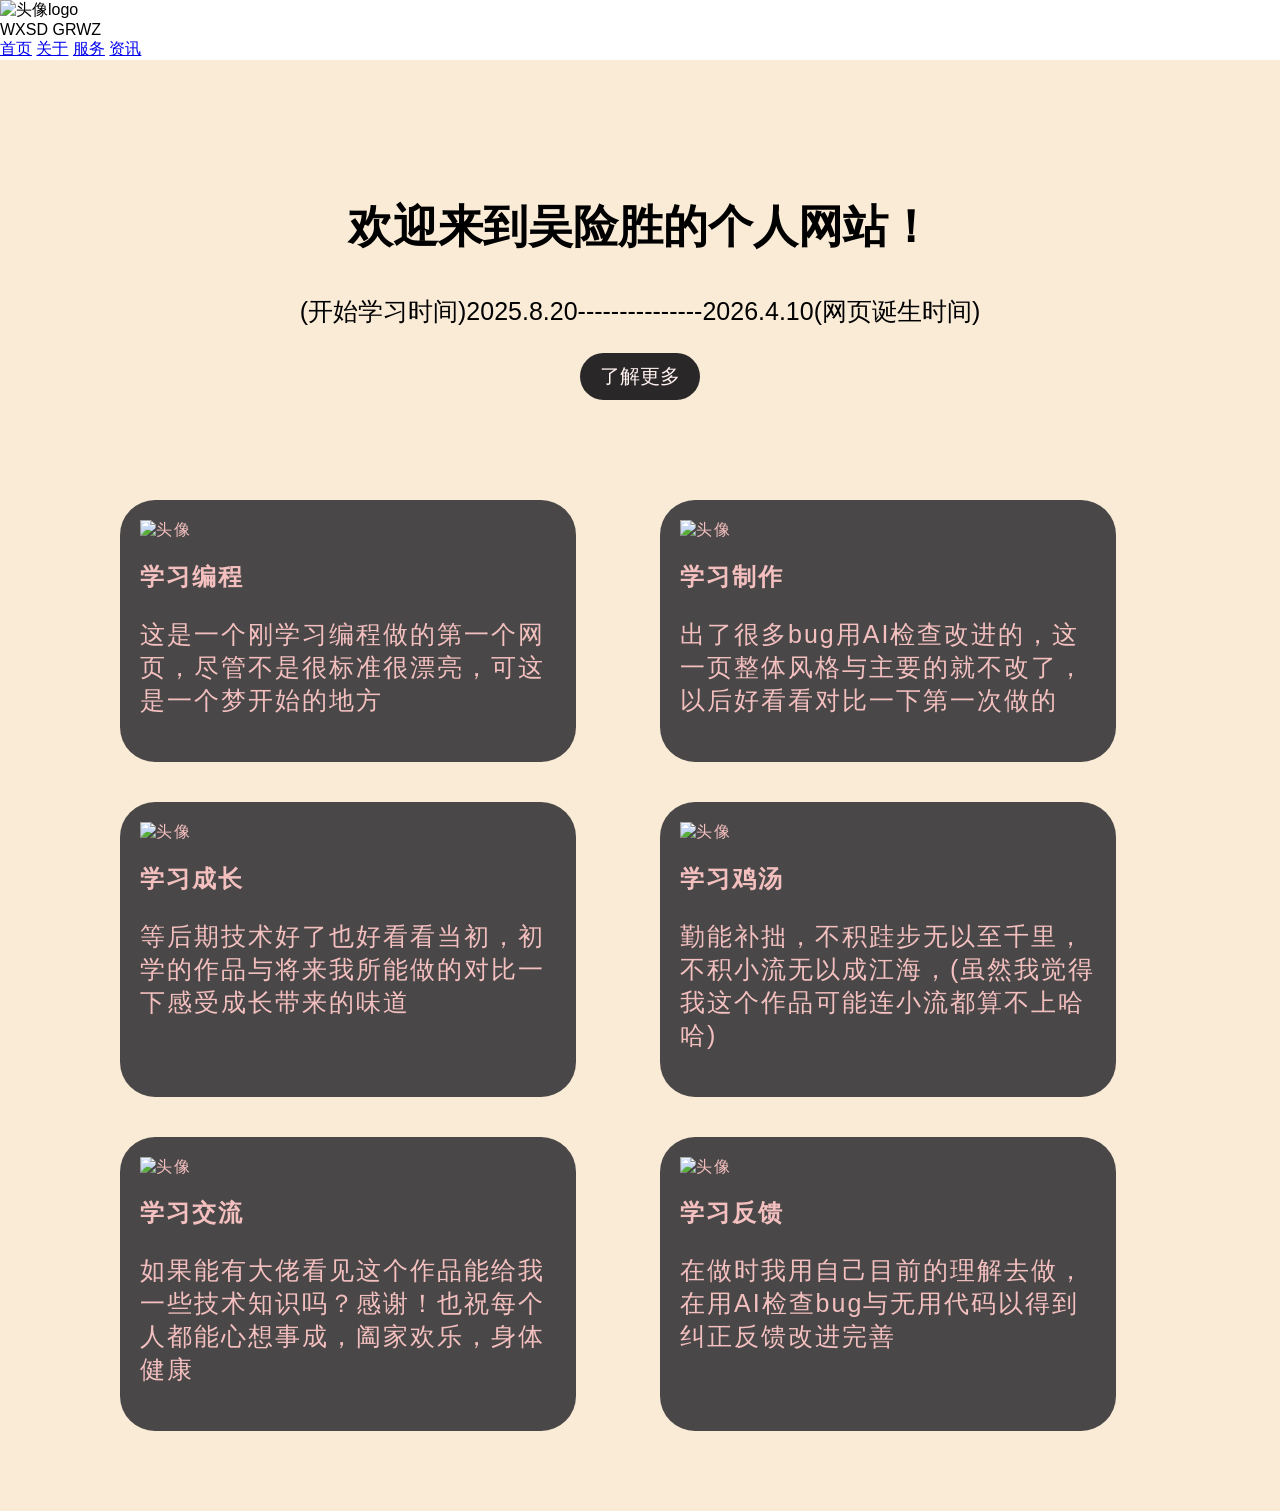
==== index.html @ 6a3d68d0 "Add files via upload" ====
<!doctype html>
<html lang="zh-CN">
  <head>
    <meta charset="UTF-8" />
    <meta name="viewport" content="width=device-width, initial-scale=1.0" />
    <title>吴险胜的个人网站</title>
    <link rel="icon" type="image/x-icon" href="/tpmt/jtt/wytbtx.png" />
    <link rel="stylesheet" href="/grwz/css/dhl.css" />
    <style>
      body {
        margin: 0;
        padding: 0;
        font-family: Arial, sans-serif;
        margin-left: auto; /*将导航链接推到右侧*/ /* 替代固定720px，适配不同屏幕 */
        margin-right: auto; /*将导航链接推到左侧*/ /* 替代固定720px，适配不同屏幕 */
      }
      main {
        padding: 50px 100px; /*内边距*/ /* 调整内边距，避免溢出 */
        background-color: antiquewhite; /*背景颜色*/
      }
      main p {
        font-size: 25px;
      }
      .sybt {
        text-align: center;
        padding: 50px 20px;

        font-size: 30px;
      }
      .sybt-js {
        /*大改！学了flex一维布局去做网格布局（二维）还做出来了其他装饰这个页就不做了*/
        /* 修复重复类名问题，改为sybt-js */
        /* 核心：网格布局 - 两列，列宽等分，间距20px */
        display: grid;
        grid-template-columns: repeat(2, 1fr); /* 两列，每列宽度相等 */
        gap: 20px; /* 替代固定height，自适应间距 */ /* 行列之间的间距（替代原有的margin/gap） */
        margin: 40px 0 20px;
        padding: 0 10px; /* 左右留白，避免贴边 */
      }
      .jsk {
        background-color: #494747;
        color: #f4bfbf; /*字体颜色*/
        margin: 10px; /*外边距*/
        padding: 20px; /*内边距*/
        border-radius: 35px; /*边框圆角*/
        letter-spacing: 2px; /*字母间距*/
        width: 80%; /*宽度*/ /* 增加宽度，优化显示 */
      }
      .anlu {
        background-color: #292727;
        border-radius: 35px;
        padding: 10px 20px;
        font-size: 20px;
        color: #fff0f0;
        border: none;
        cursor: pointer;
      }
    </style>
  </head>
  <body>
    <!-- 导航栏 -->
    <nav>
      <div class="logo">
        <img
          class="logo-tp"
          src="/tpmt/jtt/wytbtx.png"
          alt="头像logo"
          height="60px"
          width="60px"
        />
        <!--修复重复类名问题-->
        <div class="logo-text">WXSD GRWZ</div>
      </div>

      <div class="dh">
        <a href="index.html">首页</a>
        <a href="/grwz/html/gy.html">关于</a>
        <a href="/grwz/html/fwyan.html">服务</a>
        <a href="/grwz/html/zx.html">资讯</a>
      </div>
    </nav>
    <!-- 主体内容 -->
    <main>
      <!-- 首页内容 -->
      <section class="sybt" id="sy">
        <h1>欢迎来到吴险胜的个人网站！</h1>
        <p>(开始学习时间)2025.8.20---------------2026.4.10(网页诞生时间)</p>
        <a href="/grwz/html/gy.html"> <button class="anlu">了解更多</button></a>
      </section>
      <section class="sybt-js">
        <div class="jsk">
          <div>
            <img
              class="logo-tp"
              src="/tpmt/jtt//jstp1.png"
              alt="头像"
              width="80"
              height="80"
            />
          </div>
          <h1>学习编程</h1>
          <p>
            这是一个刚学习编程做的第一个网页，尽管不是很标准很漂亮，可这是一个梦开始的地方
          </p>
        </div>
        <div class="jsk">
          <div>
            <img
              class="logo-tp"
              src="/tpmt/jtt/jstp2.png"
              alt="头像"
              width="80"
              height="80"
            />
          </div>
          <h1>学习制作</h1>
          <p>
            出了很多bug用AI检查改进的，这一页整体风格与主要的就不改了，以后好看看对比一下第一次做的
          </p>
        </div>
        <div class="jsk">
          <div>
            <img
              class="logo-tp"
              src="/tpmt/jtt/jstp3.png"
              alt="头像"
              width="80"
              height="80"
            />
          </div>
          <h1>学习成长</h1>
          <p>
            等后期技术好了也好看看当初，初学的作品与将来我所能做的对比一下感受成长带来的味道
          </p>
        </div>
        <div class="jsk">
          <div>
            <img
              class="logo-tp"
              src="/tpmt/jtt/jstp4.png"
              alt="头像"
              width="80"
              height="80"
            />
          </div>
          <h1>学习鸡汤</h1>
          <p>
            勤能补拙，不积跬步无以至千里，不积小流无以成江海，(虽然我觉得我这个作品可能连小流都算不上哈哈)
          </p>
        </div>
        <div class="jsk">
          <div>
            <img
              class="logo-tp"
              src="/tpmt/jtt/jstp5.png"
              alt="头像"
              width="80"
              height="80"
            />
          </div>
          <h1>学习交流</h1>
          <p>
            如果能有大佬看见这个作品能给我一些技术知识吗？感谢！也祝每个人都能心想事成，阖家欢乐，身体健康
          </p>
        </div>
        <div class="jsk">
          <div>
            <img
              class="logo-tp"
              src="/tpmt/jtt/jstp6.png"
              alt="头像"
              width="80"
              height="80"
            />
          </div>
          <h1>学习反馈</h1>
          <p>
            在做时我用自己目前的理解去做，在用AI检查bug与无用代码以得到纠正反馈改进完善
          </p>
        </div>
      </section>
    </main>
  </body>
</html>
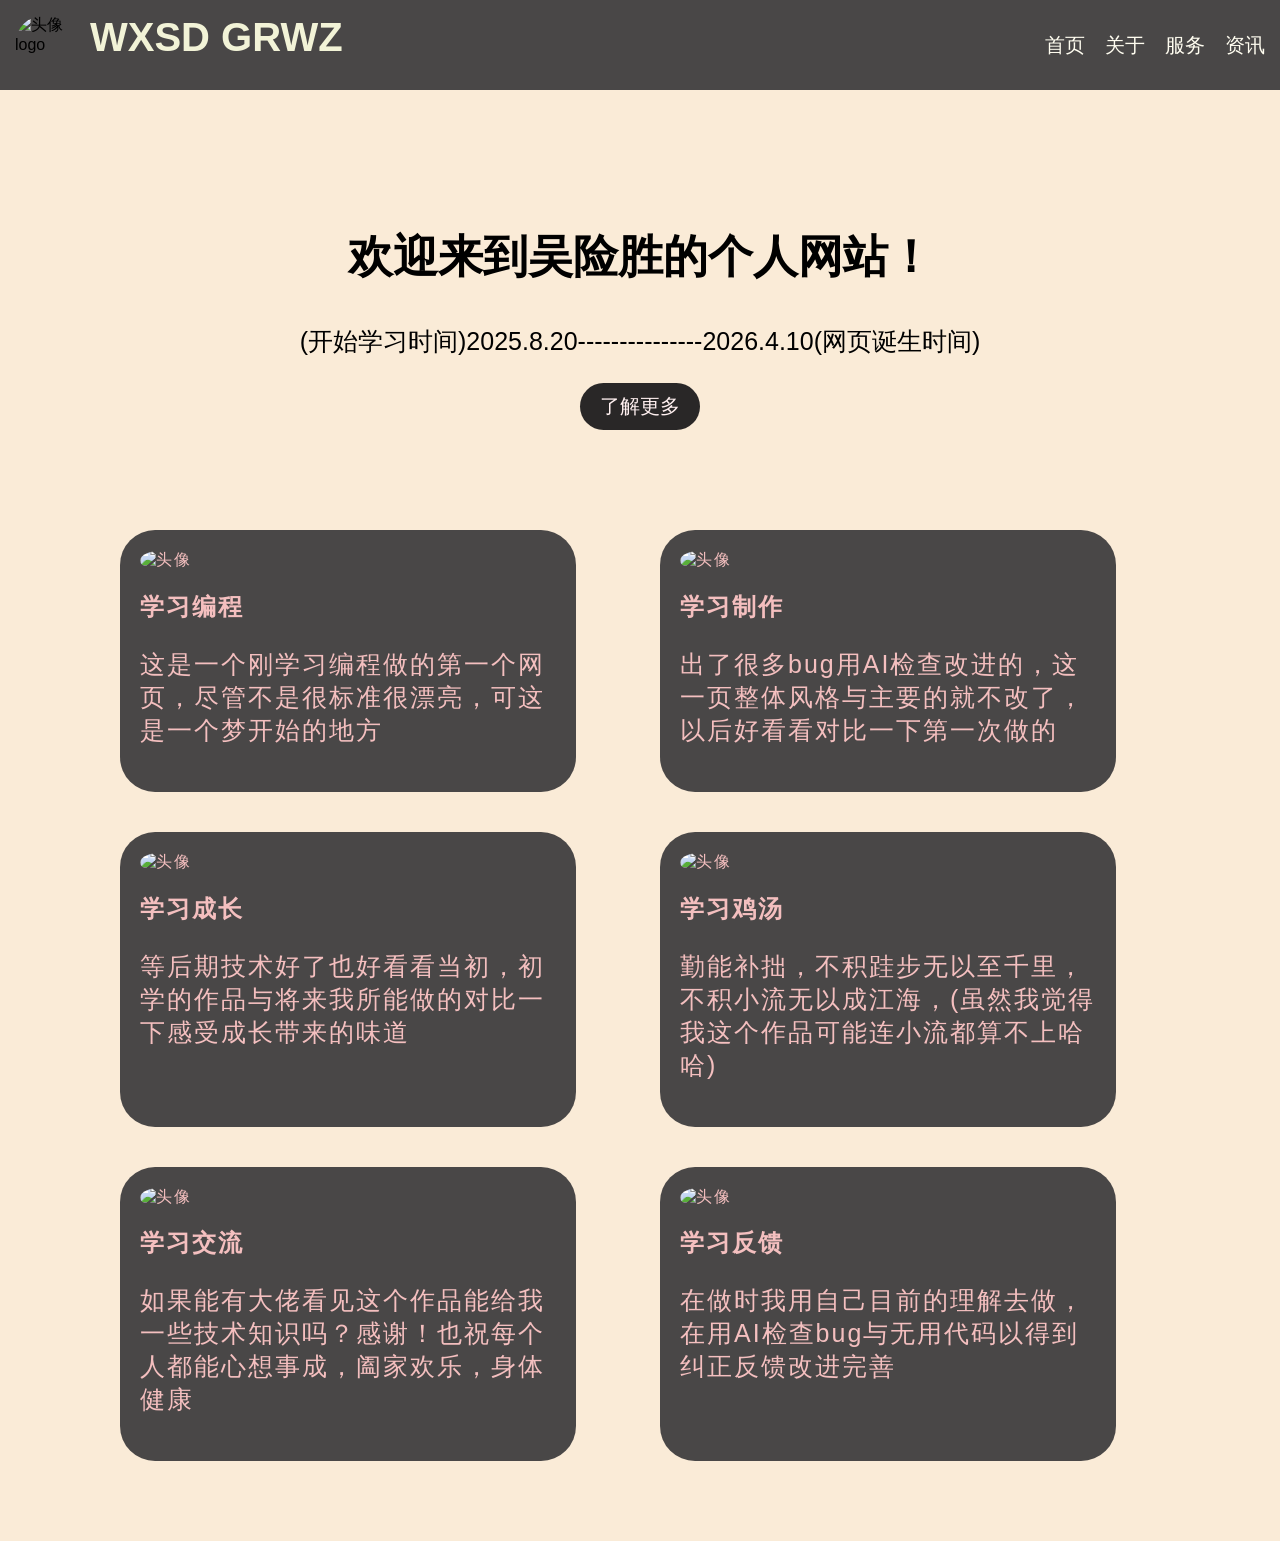
==== commit a8fd79e0: "Update index.html" ====
--- a/index.html
+++ b/index.html
@@ -5,7 +5,7 @@
     <meta name="viewport" content="width=device-width, initial-scale=1.0" />
     <title>吴险胜的个人网站</title>
     <link rel="icon" type="image/x-icon" href="/tpmt/jtt/wytbtx.png" />
-    <link rel="stylesheet" href="/grwz/css/dhl.css" />
+    <link rel="stylesheet" href="grwz/css/dhl.css" />
     <style>
       body {
         margin: 0;
--- a/grwz/css/dhl.css
+++ b/grwz/css/dhl.css
@@ -0,0 +1,45 @@
+body {
+  background-color: rgb(72, 72, 65);
+  margin: 0; /* 重置默认边距，替代nav的负margin */
+}
+nav {
+  /* 找到你现有的导航CSS样式，直接添加这3行即可 */
+  /* 原有样式全部保留，不要删！不要改！ */
+  /* 只新增下面4行，布局100%不变 */
+  position: -webkit-sticky; /*兼容Safari浏览器的sticky*/
+  position: sticky;
+  top: 0;
+  z-index: 999;
+  display: flex; /*使用flex布局*/
+  align-items: center; /*垂直居中对齐*/
+  padding: 20px 15px; /*内边距*/
+  background-color: #494747; /*背景颜色*/
+  height: 50px; /*导航栏高度*/
+}
+.logo {
+  display: flex; /*使用flex布局*/
+}
+.logo-tp {
+  margin-right: 15px; /*头像与文字之间的间距*/
+  border-radius: 50%;
+}
+.logo-text {
+  /* 修复重复类名问题 */
+  font-size: 40px;
+  font-weight: bold;
+  color: #f2f3d7;
+}
+
+.dh {
+  display: flex;
+  align-items: center;
+  margin-left: auto; /*将导航链接推到右侧*/ /* 替代固定720px，适配不同屏幕 */
+}
+.dh a {
+  display: flex;
+  flex-direction: column;
+  color: #fffdf0;
+  text-decoration: none;
+  font-size: 20px;
+  margin-left: 20px;
+}
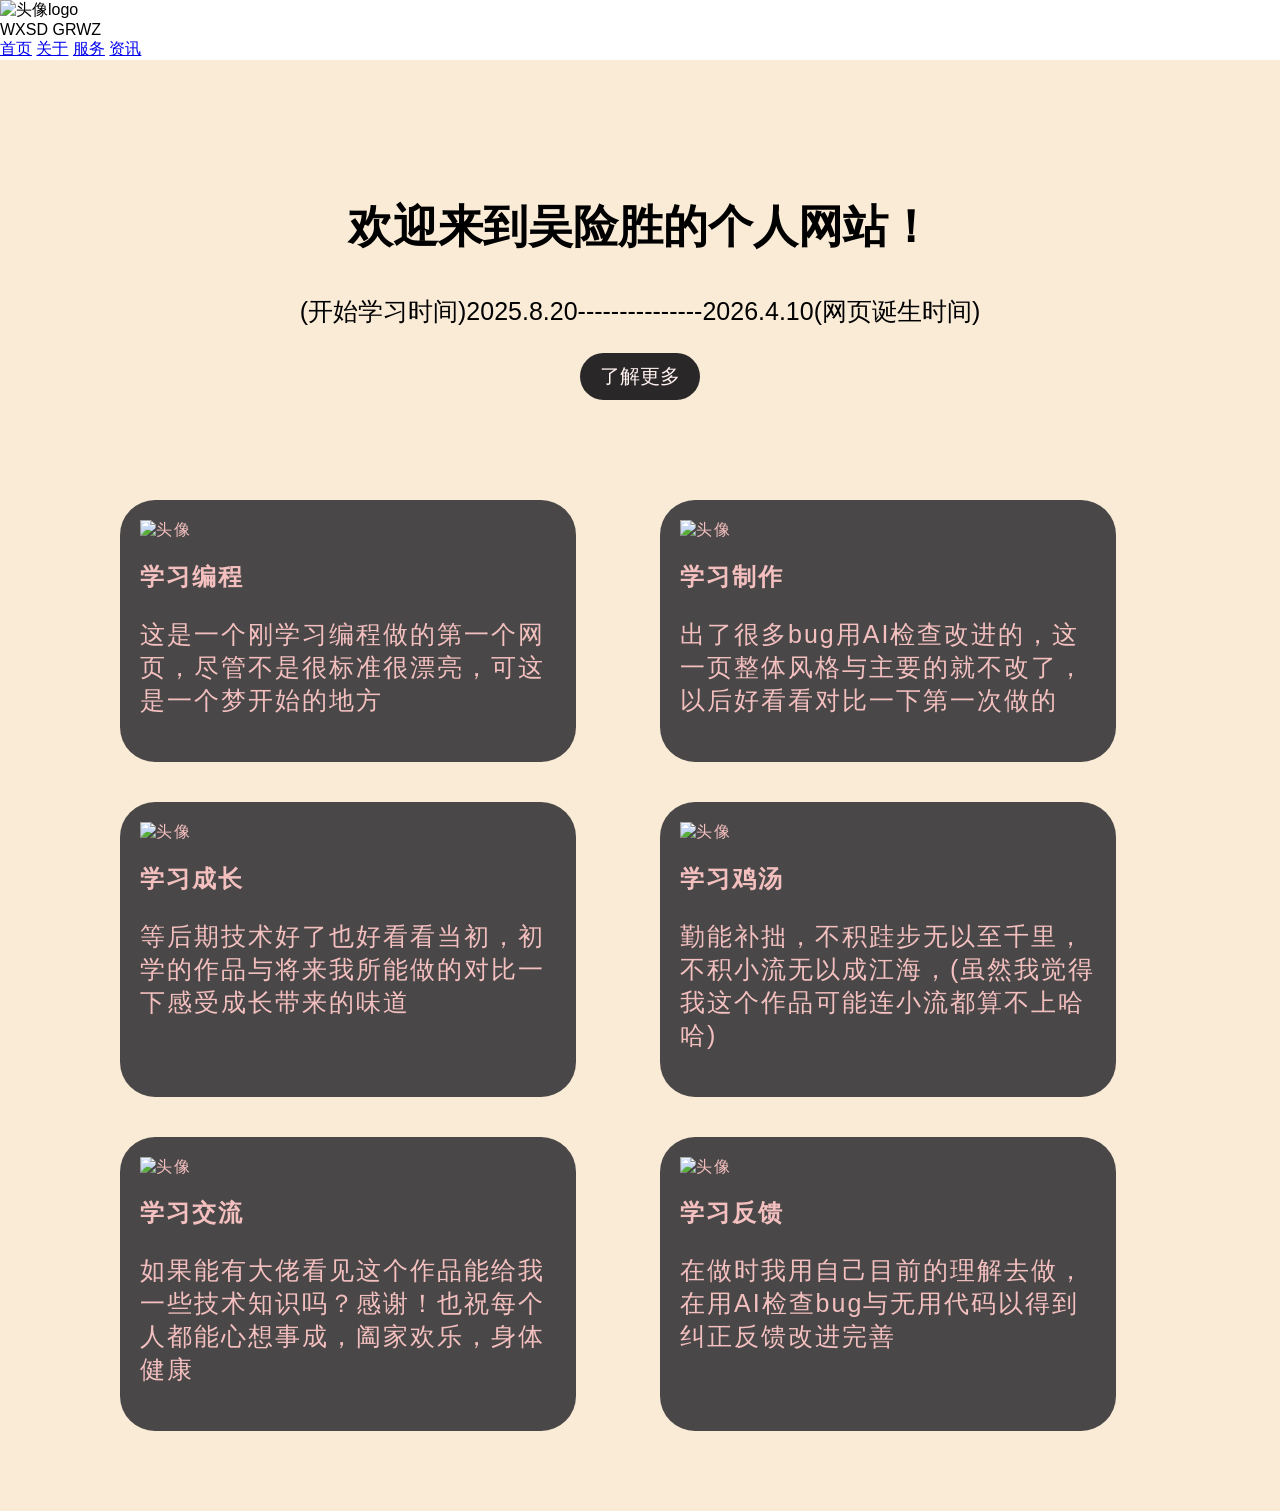
==== commit 1740f980: "Add files via upload" ====
--- a/index.html
+++ b/index.html
@@ -4,8 +4,23 @@
     <meta charset="UTF-8" />
     <meta name="viewport" content="width=device-width, initial-scale=1.0" />
     <title>吴险胜的个人网站</title>
-    <link rel="icon" type="image/x-icon" href="/tpmt/jtt/wytbtx.png" />
-    <link rel="stylesheet" href="grwz/css/dhl.css" />
+    <link rel="icon" type="image/x-icon" href="wytbtx.png" />
+    <link rel="stylesheet" href="dhl.css" />
+    <script>
+      // 判断是否为移动端设备
+      function isMobile() {
+        return /Android|webOS|iPhone|iPad|iPod|BlackBerry|IEMobile|Opera Mini/i.test(
+          navigator.userAgent,
+        );
+      }
+
+      // 如果是移动端，跳转到你的手机页
+      if (isMobile()) {
+        // 这里改成你的移动端网址
+        window.location.href = "ydd.html";
+        // 或相对路径：window.location.href = "/mobile/index.html";
+      }
+    </script>
     <style>
       body {
         margin: 0;
@@ -63,7 +78,7 @@
       <div class="logo">
         <img
           class="logo-tp"
-          src="/tpmt/jtt/wytbtx.png"
+          src="wytbtx.png"
           alt="头像logo"
           height="60px"
           width="60px"
@@ -74,9 +89,9 @@
 
       <div class="dh">
         <a href="index.html">首页</a>
-        <a href="/grwz/html/gy.html">关于</a>
-        <a href="/grwz/html/fwyan.html">服务</a>
-        <a href="/grwz/html/zx.html">资讯</a>
+        <a href="gy.html">关于</a>
+        <a href="fwyan.html">服务</a>
+        <a href="zx.html">资讯</a>
       </div>
     </nav>
     <!-- 主体内容 -->
@@ -85,14 +100,14 @@
       <section class="sybt" id="sy">
         <h1>欢迎来到吴险胜的个人网站！</h1>
         <p>(开始学习时间)2025.8.20---------------2026.4.10(网页诞生时间)</p>
-        <a href="/grwz/html/gy.html"> <button class="anlu">了解更多</button></a>
+        <a href="gy.html"> <button class="anlu">了解更多</button></a>
       </section>
       <section class="sybt-js">
         <div class="jsk">
           <div>
             <img
               class="logo-tp"
-              src="/tpmt/jtt//jstp1.png"
+              src="jstp1.png"
               alt="头像"
               width="80"
               height="80"
@@ -107,7 +122,7 @@
           <div>
             <img
               class="logo-tp"
-              src="/tpmt/jtt/jstp2.png"
+              src="jstp2.png"
               alt="头像"
               width="80"
               height="80"
@@ -122,7 +137,7 @@
           <div>
             <img
               class="logo-tp"
-              src="/tpmt/jtt/jstp3.png"
+              src="jstp3.png"
               alt="头像"
               width="80"
               height="80"
@@ -137,7 +152,7 @@
           <div>
             <img
               class="logo-tp"
-              src="/tpmt/jtt/jstp4.png"
+              src="jstp4.png"
               alt="头像"
               width="80"
               height="80"
@@ -152,7 +167,7 @@
           <div>
             <img
               class="logo-tp"
-              src="/tpmt/jtt/jstp5.png"
+              src="jstp5.png"
               alt="头像"
               width="80"
               height="80"
@@ -167,7 +182,7 @@
           <div>
             <img
               class="logo-tp"
-              src="/tpmt/jtt/jstp6.png"
+              src="jstp6.png"
               alt="头像"
               width="80"
               height="80"
